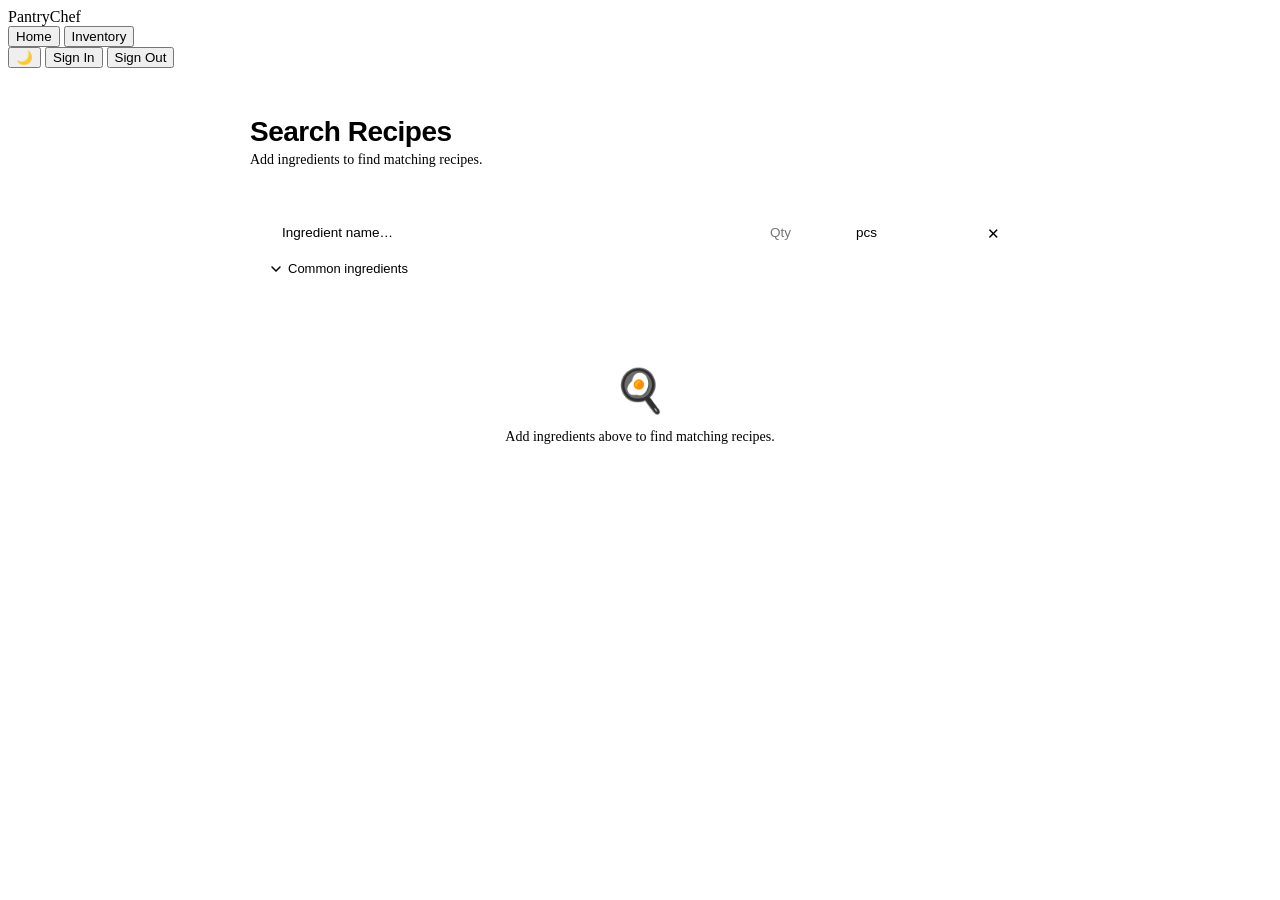
==== web/index.html @ dc27e954 "Rename web/components/index.html to web/index.html" ====
<!DOCTYPE html>
<html lang="en">
<head>
  <meta charset="UTF-8">
  <meta name="viewport" content="width=device-width, initial-scale=1.0">
  <title>PantryChef</title>
  <link rel="stylesheet" href="shared.css">
  <link rel="stylesheet" href="index.css">
  <!-- Apply dark mode before paint to prevent flash -->
  <script>if(localStorage.getItem('theme')==='dark')document.documentElement.classList.add('dark');</script>
</head>
<body>

<header>
  <div class="logo" onclick="location.href='index.html'">PantryChef</div>
  <nav class="h-nav">
    <button class="nav-btn active">Home</button>
    <button class="nav-btn" onclick="location.href='inventory.html'">Inventory</button>
  </nav>
  <div class="h-right">
    <span id="userBadge"></span>
    <button class="btn-theme" onclick="toggleTheme()" title="Toggle dark mode">🌙</button>
    <button class="btn-signin" id="btnSignIn" onclick="location.href='login.html'">Sign In</button>
    <button class="btn-logout" id="btnLogout" onclick="doLogout()">Sign Out</button>
  </div>
</header>

<div class="toast" id="toast"></div>

<div class="page">
  <div class="page-title">Search Recipes</div>
  <div class="page-sub">Add ingredients to find matching recipes.</div>

  <div class="input-card">
    <div class="input-row">
      <div class="af-wrap">
        <input id="ingName" type="text" placeholder="Ingredient name…" autocomplete="off">
        <div id="suggestions"></div>
      </div>
      <input id="ingQty" class="qty-inp" type="number" placeholder="Qty" min="0.01" step="any">
      <select id="ingUnit" class="unit-sel">
        <option>g</option><option>kg</option><option>ml</option><option>L</option>
        <option>cups</option><option>tbsp</option><option>tsp</option>
        <option selected>pcs</option><option>oz</option><option>lb</option>
      </select>
      <button class="btn-add-ing" onclick="addIng()" title="Add">+</button>
      <button class="btn-clear-ing" onclick="clearForm()" title="Clear">✕</button>
    </div>

    <button class="common-toggle" id="commonToggle" onclick="toggleCommon()">
      <svg width="12" height="12" viewBox="0 0 12 12" fill="none">
        <path d="M2 4l4 4 4-4" stroke="currentColor" stroke-width="1.5" stroke-linecap="round"/>
      </svg>
      Common ingredients
    </button>
    <div class="common-grid" id="commonGrid"></div>

    <div class="ing-chips-section" id="chipsSection" style="display:none">
      <div class="ing-chips-label" id="chipsLabel">YOUR INGREDIENTS (0)</div>
      <div class="ing-chips" id="chipsList"></div>
    </div>
  </div>

  <div class="results-section" id="resultsSection" style="display:none">
    <div class="results-label" id="resultsLabel"></div>
    <div class="results-grid" id="resultsGrid"></div>
  </div>
  <div class="results-empty" id="resultsEmpty">
    <span class="results-empty-ico">🍳</span>
    <p>Add ingredients above to find matching recipes.</p>
  </div>
</div>

<script src="shared.js"></script>
<script src="index.js"></script>
</body>
</html>
---- web/index.css ----
/* ============================================================
   PantryChef — Home / Recipe Search Page Styles
   ============================================================ */

.page {
  max-width: 780px;
  margin: 0 auto;
  padding: 48px 40px 80px;
  animation: fadeUp .4s ease both;
}
.page-title {
  font-family: 'Plus Jakarta Sans', sans-serif;
  font-size: 28px;
  font-weight: 800;
  letter-spacing: -.5px;
  margin-bottom: 4px;
}
.page-sub { font-size: 14px; color: var(--muted); margin-bottom: 28px; }

/* ── INPUT CARD ── */
.input-card {
  background: var(--bg-s);
  border: 1px solid var(--border);
  border-radius: var(--rl2);
  padding: 20px;
  box-shadow: var(--sh-sm);
  margin-bottom: 14px;
}
.input-row { display: flex; gap: 8px; align-items: flex-start; flex-wrap: wrap; }

/* Autofill wrapper */
.af-wrap { position: relative; flex: 2; min-width: 180px; }
.af-wrap input {
  width: 100%;
  padding: 9px 12px;
  border: 1px solid var(--border);
  border-radius: var(--rs);
  background: var(--bg-m);
  color: var(--ink);
  outline: none;
  font-family: 'Inter', sans-serif;
  font-size: 13.5px;
  transition: border-color .15s, box-shadow .15s;
}
.af-wrap input:focus { border-color: var(--green); background: var(--bg-s); box-shadow: 0 0 0 3px rgba(34,197,94,.15); }
.af-wrap input::placeholder { color: var(--muted2); }

/* Suggestions dropdown */
#suggestions {
  position: absolute;
  top: calc(100% + 4px);
  left: 0; right: 0;
  background: var(--bg-s);
  border: 1px solid var(--border);
  border-radius: var(--rs);
  box-shadow: var(--sh-md);
  z-index: 200;
  display: none;
  overflow: hidden;
  max-height: 220px;
  overflow-y: auto;
}
.sug-item { padding: 9px 12px; font-size: 13.5px; cursor: pointer; color: var(--ink2); transition: background .1s; }
.sug-item:hover, .sug-item:focus { background: var(--bg-m); outline: none; color: var(--ink); }

/* Qty + Unit inputs */
.qty-inp {
  width: 80px;
  padding: 9px 10px;
  border: 1px solid var(--border);
  border-radius: var(--rs);
  background: var(--bg-m);
  color: var(--ink);
  outline: none;
  font-family: 'Inter', sans-serif;
  font-size: 13.5px;
  text-align: center;
  transition: border-color .15s;
}
.qty-inp:focus { border-color: var(--green); background: var(--bg-s); box-shadow: 0 0 0 3px rgba(34,197,94,.15); }

.unit-sel {
  padding: 9px 10px;
  border: 1px solid var(--border);
  border-radius: var(--rs);
  background: var(--bg-m);
  color: var(--ink);
  outline: none;
  font-family: 'Inter', sans-serif;
  font-size: 13.5px;
  appearance: none;
  cursor: pointer;
  min-width: 80px;
}
.unit-sel:focus { border-color: var(--green); background: var(--bg-s); box-shadow: 0 0 0 3px rgba(34,197,94,.15); }

/* Add / Clear buttons */
.btn-add-ing {
  width: 34px; height: 34px;
  background: var(--green);
  color: #fff;
  border: none;
  border-radius: var(--rs);
  font-size: 20px;
  line-height: 1;
  display: flex; align-items: center; justify-content: center;
  flex-shrink: 0;
  margin-top: 1px;
}
.btn-add-ing:hover { background: var(--gd); transform: translateY(-1px); }

.btn-clear-ing {
  width: 34px; height: 34px;
  background: none;
  color: var(--muted2);
  border: 1px solid var(--border);
  border-radius: var(--rs);
  font-size: 15px;
  display: flex; align-items: center; justify-content: center;
  flex-shrink: 0;
  margin-top: 1px;
}
.btn-clear-ing:hover { background: var(--rl); color: var(--red); border-color: var(--red); }

/* ── COMMON INGREDIENTS TOGGLE ── */
.common-toggle {
  display: flex;
  align-items: center;
  gap: 6px;
  font-size: 13px;
  font-weight: 500;
  color: var(--muted);
  cursor: pointer;
  background: none;
  border: none;
  padding: 10px 0 0;
  transition: color .15s;
}
.common-toggle:hover { color: var(--ink); }
.common-toggle svg { transition: transform .2s; }
.common-toggle.open svg { transform: rotate(180deg); }

.common-grid {
  display: none;
  grid-template-columns: repeat(5, 1fr);
  gap: 6px;
  margin-top: 10px;
}
.common-grid.open { display: grid; }

.cmn-btn {
  padding: 7px 8px;
  border: 1px solid var(--border);
  border-radius: var(--rs);
  background: var(--bg-m);
  color: var(--ink2);
  font-size: 12.5px;
  font-weight: 500;
  text-align: center;
  display: flex; align-items: center; justify-content: center;
  gap: 4px;
  cursor: pointer;
  transition: all .12s;
}
.cmn-btn:hover { background: var(--gl); border-color: var(--gm); color: var(--green); }

/* ── INGREDIENT CHIPS ── */
.ing-chips-section { margin-top: 16px; }
.ing-chips-label {
  font-size: 11px;
  font-weight: 600;
  letter-spacing: .1em;
  text-transform: uppercase;
  color: var(--muted2);
  margin-bottom: 8px;
}
.ing-chips { display: flex; flex-wrap: wrap; gap: 6px; }
.ing-chip {
  display: inline-flex;
  align-items: center;
  gap: 6px;
  padding: 5px 10px 5px 12px;
  background: var(--bg-m);
  border: 1px solid var(--border);
  border-radius: var(--rf);
  font-size: 13px;
  color: var(--ink);
  animation: popIn .15s ease both;
}
.ing-chip-qty { color: var(--muted); font-size: 12px; }
.chip-rm {
  background: none;
  border: none;
  color: var(--muted2);
  font-size: 13px;
  padding: 0 2px;
  line-height: 1;
  cursor: pointer;
  display: flex; align-items: center;
}
.chip-rm:hover { color: var(--red); }

/* ── RESULTS SECTION ── */
.results-section { margin-top: 32px; }
.results-label {
  font-family: 'Plus Jakarta Sans', sans-serif;
  font-size: 18px;
  font-weight: 700;
  color: var(--ink);
  margin-bottom: 16px;
}
.results-empty { text-align: center; padding: 56px 20px; color: var(--muted); }
.results-empty-ico { font-size: 42px; display: block; margin-bottom: 12px; }
.results-empty p { font-size: 14px; }
.results-grid { display: grid; grid-template-columns: repeat(2, 1fr); gap: 12px; }

/* ── RECIPE CARDS ── */
.recipe-card {
  background: var(--bg-s);
  border: 1px solid var(--border);
  border-radius: var(--rl2);
  padding: 18px 20px;
  box-shadow: var(--sh-sm);
  transition: box-shadow .2s, transform .2s, border-color .2s;
}
.recipe-card:hover { box-shadow: var(--sh-md); transform: translateY(-2px); border-color: var(--border-h); }
.recipe-card.complete { border-color: var(--green); box-shadow: 0 0 0 1px var(--green), 0 4px 16px rgba(34,197,94,.15); }

.card-top { display: flex; justify-content: space-between; align-items: flex-start; margin-bottom: 10px; }
.card-name {
  font-family: 'Plus Jakarta Sans', sans-serif;
  font-size: 15px;
  font-weight: 700;
  color: var(--ink);
  letter-spacing: -.15px;
}
.card-pct { font-size: 13px; font-weight: 700; border-radius: var(--rf); padding: 3px 9px; }
.pct-high { background: var(--gl); color: var(--gd); }
.pct-mid  { background: var(--yl); color: #92400e; }
.pct-low  { background: var(--rl); color: var(--red); }
html.dark .pct-mid { color: #fde68a; }

.prog-wrap { height: 4px; background: var(--bg-m); border-radius: var(--rf); margin-bottom: 12px; overflow: hidden; }
.prog-bar  { height: 100%; border-radius: var(--rf); width: 0%; transition: width .6s cubic-bezier(.4,0,.2,1); }
.prog-high { background: var(--green); }
.prog-mid  { background: var(--yellow); }
.prog-low  { background: var(--red); }

.card-sec-lbl {
  font-size: 11px;
  font-weight: 600;
  letter-spacing: .08em;
  text-transform: uppercase;
  color: var(--muted2);
  margin-bottom: 7px;
}
.card-sec-lbl.green { color: var(--gd); }

.tags { display: flex; flex-wrap: wrap; gap: 5px; margin-bottom: 10px; }
.tag { font-size: 12px; font-weight: 500; padding: 3px 9px; border-radius: var(--rf); border: 1px solid; }
.tag-have    { background: var(--gl); color: var(--gd);  border-color: var(--gm); }
.tag-missing { background: var(--rl); color: var(--red); border-color: var(--red); }
.tag-partial { background: var(--yl); color: #92400e;    border-color: #fde68a; }
html.dark .tag-partial { color: #fde68a; border-color: rgba(251,191,36,.3); }

.card-toggle {
  font-size: 12px;
  color: var(--muted);
  background: none;
  border: none;
  padding: 0;
  cursor: pointer;
  display: flex; align-items: center; gap: 4px;
  transition: color .15s;
  margin-top: 2px;
}
.card-toggle:hover { color: var(--ink); }
.card-toggle svg { transition: transform .2s; }

.card-detail { display: none; margin-top: 12px; border-top: 1px solid var(--border); padding-top: 12px; }
.card-detail.open { display: block; }
.detail-row {
  display: flex;
  justify-content: space-between;
  align-items: center;
  padding: 5px 0;
  border-bottom: 1px solid var(--border);
  font-size: 13px;
}
.detail-row:last-child { border-bottom: none; }
.detail-name  { font-weight: 500; color: var(--ink2); }
.detail-right { display: flex; align-items: center; gap: 6px; }
.detail-qty   { color: var(--muted); font-size: 12px; }
.status-dot   { width: 7px; height: 7px; border-radius: 50%; flex-shrink: 0; }
.dot-have     { background: var(--green); }
.dot-missing  { background: var(--red); }
.dot-partial  { background: var(--yellow); }

@media (max-width: 768px) {
  .page { padding: 28px 16px 60px; }
  .results-grid { grid-template-columns: 1fr; }
  .common-grid  { grid-template-columns: repeat(3, 1fr); }
}
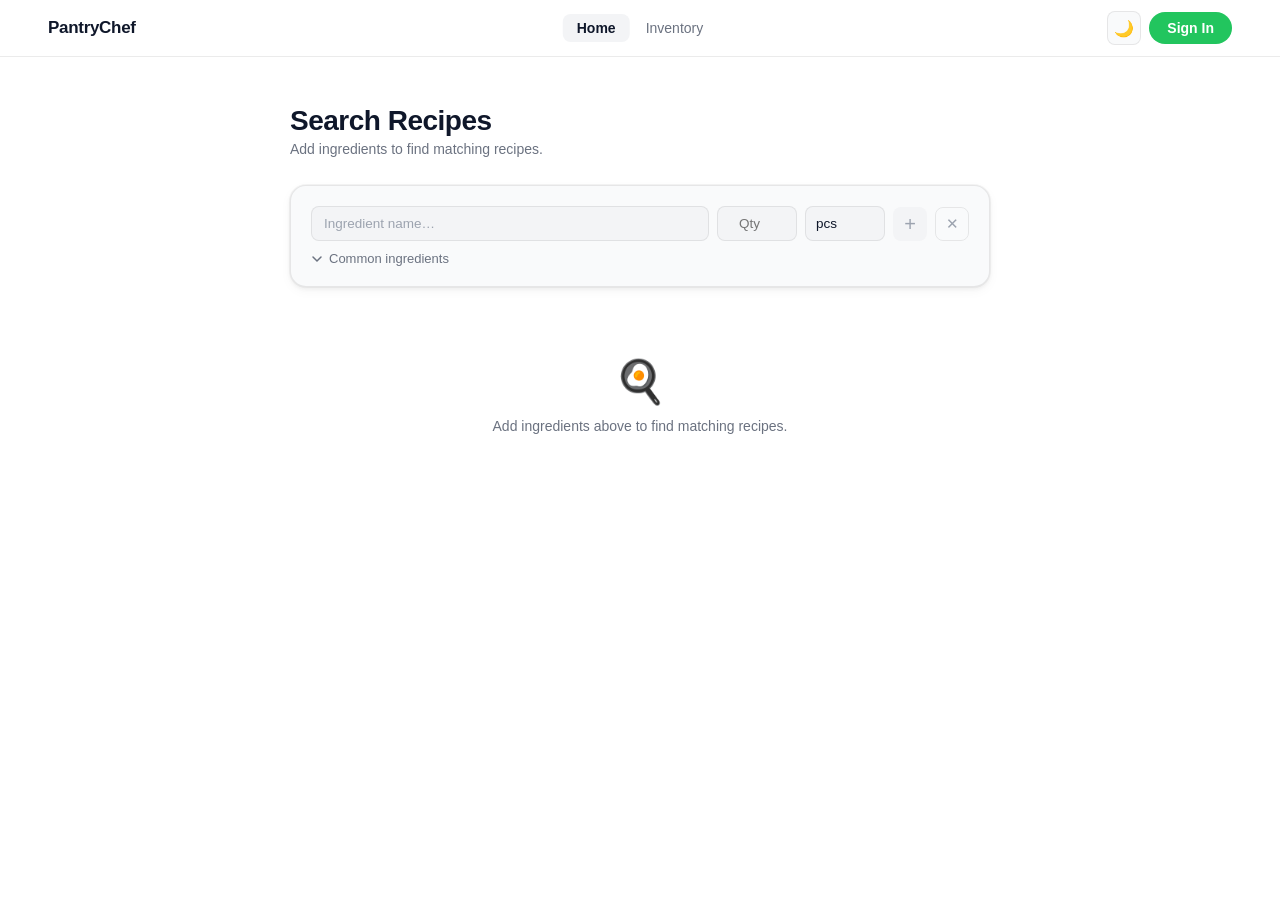
==== commit 76c0abc5: "Update index.html" ====
--- a/web/index.html
+++ b/web/index.html
@@ -43,7 +43,7 @@
         <option>cups</option><option>tbsp</option><option>tsp</option>
         <option selected>pcs</option><option>oz</option><option>lb</option>
       </select>
-      <button class="btn-add-ing" onclick="addIng()" title="Add">+</button>
+      <button class="btn-add-ing" id="btnAddIng" onclick="addIng()" title="Add" disabled>+</button>
       <button class="btn-clear-ing" onclick="clearForm()" title="Clear">✕</button>
     </div>
 
--- a/web/shared.css
+++ b/web/shared.css
@@ -0,0 +1,201 @@
+/* ============================================================
+   PantryChef — Shared Styles
+   Covers: design tokens, dark mode, header, nav, buttons, toast
+   ============================================================ */
+
+/* ── GOOGLE FONTS ── */
+@import url('https://fonts.googleapis.com/css2?family=Plus+Jakarta+Sans:wght@500;600;700;800&family=Inter:wght@400;500;600&display=swap');
+
+/* ── LIGHT THEME TOKENS ── */
+:root {
+  --bg: #ffffff;
+  --bg-s: #f9fafb;
+  --bg-m: #f3f4f6;
+  --border: rgba(0, 0, 0, 0.08);
+  --border-h: rgba(0, 0, 0, 0.16);
+  --ink: #0f172a;
+  --ink2: #374151;
+  --muted: #6b7280;
+  --muted2: #9ca3af;
+  --green: #22c55e;
+  --gd: #16a34a;
+  --gl: #dcfce7;
+  --gm: #bbf7d0;
+  --red: #ef4444;
+  --rl: #fee2e2;
+  --yellow: #f59e0b;
+  --yl: #fef3c7;
+  --sh-xs: 0 1px 2px rgba(0,0,0,.05);
+  --sh-sm: 0 0 0 1px rgba(0,0,0,.04), 0 2px 4px rgba(0,0,0,.05), 0 4px 12px rgba(0,0,0,.04);
+  --sh-md: 0 0 0 1px rgba(0,0,0,.04), 0 4px 16px rgba(0,0,0,.08);
+  --sh-lg: 0 0 0 1px rgba(0,0,0,.05), 0 8px 32px rgba(0,0,0,.12);
+  --r: 12px;
+  --rs: 8px;
+  --rl2: 16px;
+  --rf: 9999px;
+}
+
+/* ── DARK THEME TOKENS ── */
+html.dark {
+  --bg: #0f172a;
+  --bg-s: #1e293b;
+  --bg-m: #334155;
+  --border: rgba(255, 255, 255, 0.08);
+  --border-h: rgba(255, 255, 255, 0.16);
+  --ink: #f1f5f9;
+  --ink2: #cbd5e1;
+  --muted: #94a3b8;
+  --muted2: #64748b;
+  --green: #22c55e;
+  --gd: #16a34a;
+  --gl: rgba(34, 197, 94, 0.15);
+  --gm: rgba(34, 197, 94, 0.25);
+  --red: #f87171;
+  --rl: rgba(248, 113, 113, 0.15);
+  --yellow: #fbbf24;
+  --yl: rgba(251, 191, 36, 0.15);
+  --sh-xs: 0 1px 2px rgba(0,0,0,.3);
+  --sh-sm: 0 0 0 1px rgba(255,255,255,.04), 0 2px 4px rgba(0,0,0,.3), 0 4px 12px rgba(0,0,0,.3);
+  --sh-md: 0 0 0 1px rgba(255,255,255,.04), 0 4px 16px rgba(0,0,0,.4);
+  --sh-lg: 0 0 0 1px rgba(255,255,255,.05), 0 8px 32px rgba(0,0,0,.5);
+}
+
+html { color-scheme: light; -webkit-font-smoothing: antialiased; }
+html.dark { color-scheme: dark; }
+
+/* ── RESET ── */
+*, *::before, *::after { box-sizing: border-box; margin: 0; padding: 0; }
+
+/* ── BASE ── */
+body {
+  font-family: 'Inter', -apple-system, sans-serif;
+  background: var(--bg);
+  color: var(--ink);
+  min-height: 100vh;
+  transition: background .2s, color .2s;
+}
+button { font-family: 'Inter', sans-serif; cursor: pointer; transition: all .15s; border: none; }
+
+/* ── HEADER ── */
+header {
+  display: flex;
+  align-items: center;
+  justify-content: space-between;
+  padding: 0 48px;
+  height: 57px;
+  background: var(--bg);
+  border-bottom: 1px solid var(--border);
+  position: sticky;
+  top: 0;
+  z-index: 100;
+  transition: background .2s;
+}
+.logo {
+  font-family: 'Plus Jakarta Sans', sans-serif;
+  font-size: 17px;
+  font-weight: 700;
+  color: var(--ink);
+  cursor: pointer;
+  letter-spacing: -.3px;
+}
+.h-nav {
+  display: flex;
+  align-items: center;
+  gap: 2px;
+  position: absolute;
+  left: 50%;
+  transform: translateX(-50%);
+}
+.nav-btn {
+  padding: 6px 14px;
+  font-size: 14px;
+  font-weight: 500;
+  color: var(--muted);
+  border-radius: var(--rs);
+  border: none;
+  background: none;
+  cursor: pointer;
+  font-family: 'Inter', sans-serif;
+  white-space: nowrap;
+  transition: color .15s, background .15s;
+}
+.nav-btn:hover, .nav-btn.active { color: var(--ink); background: var(--bg-m); font-weight: 600; }
+
+.h-right { display: flex; align-items: center; gap: 8px; flex-shrink: 0; }
+
+#userBadge {
+  font-size: 13px;
+  font-weight: 500;
+  color: var(--muted);
+  padding: 5px 12px;
+  background: var(--bg-s);
+  border: 1px solid var(--border);
+  border-radius: var(--rf);
+  display: none;
+}
+
+/* ── HEADER BUTTONS ── */
+.btn-theme {
+  width: 34px; height: 34px;
+  border-radius: var(--rs);
+  border: 1px solid var(--border);
+  background: var(--bg-s);
+  color: var(--ink);
+  font-size: 16px;
+  display: flex; align-items: center; justify-content: center;
+  flex-shrink: 0;
+}
+.btn-theme:hover { background: var(--bg-m); border-color: var(--border-h); }
+
+.btn-signin {
+  padding: 8px 18px;
+  background: var(--green);
+  color: #fff;
+  border-radius: var(--rf);
+  font-size: 14px;
+  font-weight: 600;
+}
+.btn-signin:hover { background: var(--gd); transform: translateY(-1px); }
+
+.btn-logout {
+  padding: 7px 14px;
+  border: 1px solid var(--border);
+  border-radius: var(--rs);
+  background: var(--bg);
+  color: var(--red);
+  font-size: 13.5px;
+  font-weight: 500;
+  display: none;
+}
+.btn-logout:hover { background: var(--rl); }
+
+/* ── TOAST ── */
+.toast {
+  position: fixed;
+  top: 72px;
+  left: 50%;
+  transform: translateX(-50%) translateY(-8px);
+  background: var(--ink);
+  color: var(--bg);
+  padding: 10px 20px;
+  border-radius: var(--rf);
+  font-size: 13.5px;
+  font-weight: 500;
+  opacity: 0;
+  pointer-events: none;
+  z-index: 9999;
+  transition: all .25s;
+  box-shadow: var(--sh-md);
+}
+.toast.show { opacity: 1; transform: translateX(-50%) translateY(0); }
+
+/* ── ANIMATIONS ── */
+@keyframes fadeUp { from { opacity: 0; transform: translateY(14px); } to { opacity: 1; transform: translateY(0); } }
+@keyframes popIn  { from { opacity: 0; transform: scale(.9); }        to { opacity: 1; transform: scale(1); } }
+@keyframes spin   { to { transform: rotate(360deg); } }
+
+/* ── RESPONSIVE ── */
+@media (max-width: 768px) {
+  header { padding: 0 20px; }
+  .h-nav { display: none; }
+}
--- a/web/index.css
+++ b/web/index.css
@@ -108,6 +108,12 @@
   margin-top: 1px;
 }
 .btn-add-ing:hover { background: var(--gd); transform: translateY(-1px); }
+.btn-add-ing:disabled {
+  background: var(--bg-m);
+  color: var(--muted2);
+  cursor: not-allowed;
+  transform: none;
+}
 
 .btn-clear-ing {
   width: 34px; height: 34px;
